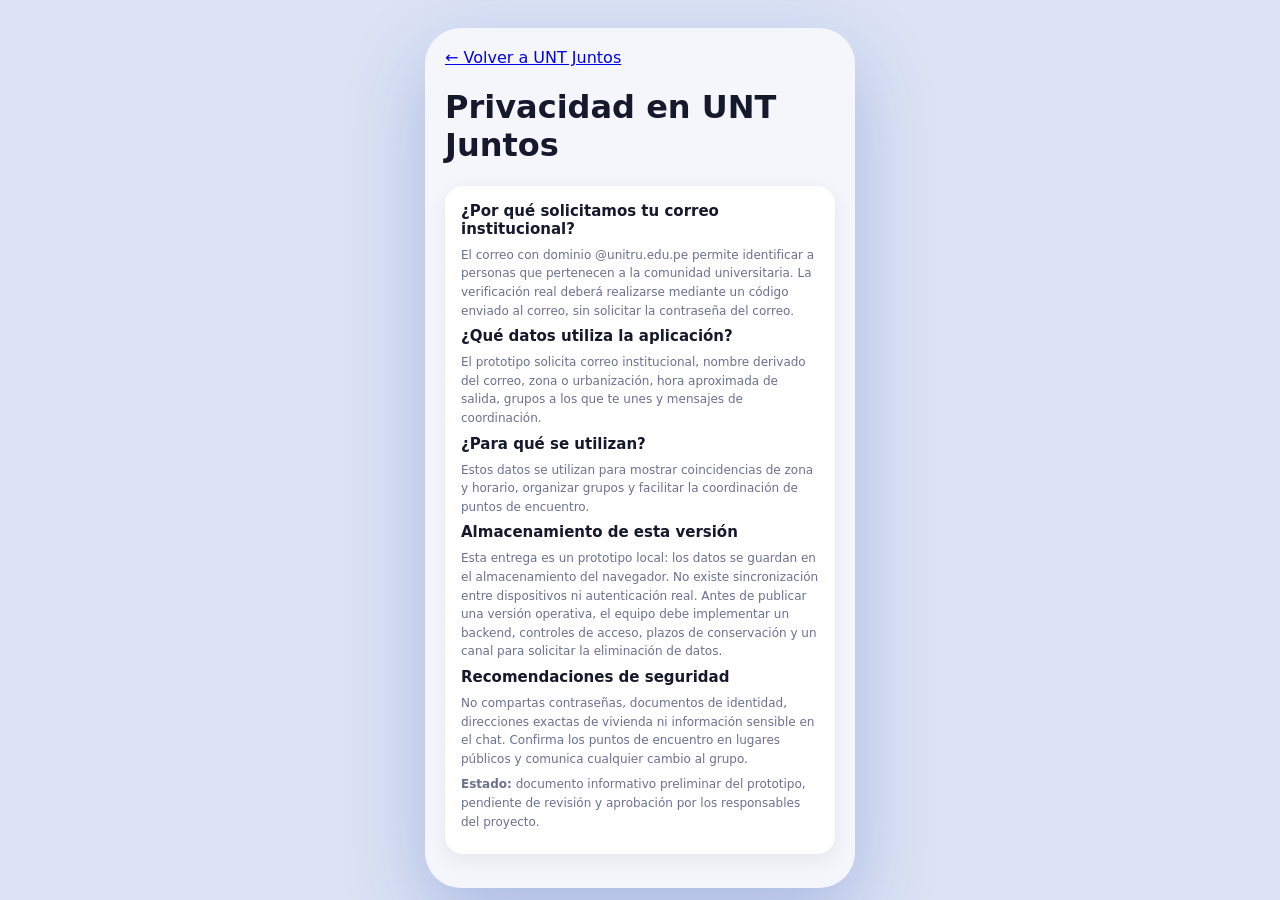
==== privacidad.html @ 0e22eb8b "Add files via upload Actualización y mejoras de la aplicación UNT Juntos" ====
<!doctype html>
<html lang="es"><head><meta charset="utf-8"><meta name="viewport" content="width=device-width,initial-scale=1"><title>Privacidad | UNT Juntos</title><link rel="stylesheet" href="styles.css"></head>
<body><main class="app screen"><a href="index.html">← Volver a UNT Juntos</a><h1>Privacidad en UNT Juntos</h1>
<section class="card intro-card"><h3>¿Por qué solicitamos tu correo institucional?</h3><p>El correo con dominio @unitru.edu.pe permite identificar a personas que pertenecen a la comunidad universitaria. La verificación real deberá realizarse mediante un código enviado al correo, sin solicitar la contraseña del correo.</p>
<h3>¿Qué datos utiliza la aplicación?</h3><p>El prototipo solicita correo institucional, nombre derivado del correo, zona o urbanización, hora aproximada de salida, grupos a los que te unes y mensajes de coordinación.</p>
<h3>¿Para qué se utilizan?</h3><p>Estos datos se utilizan para mostrar coincidencias de zona y horario, organizar grupos y facilitar la coordinación de puntos de encuentro.</p>
<h3>Almacenamiento de esta versión</h3><p>Esta entrega es un prototipo local: los datos se guardan en el almacenamiento del navegador. No existe sincronización entre dispositivos ni autenticación real. Antes de publicar una versión operativa, el equipo debe implementar un backend, controles de acceso, plazos de conservación y un canal para solicitar la eliminación de datos.</p>
<h3>Recomendaciones de seguridad</h3><p>No compartas contraseñas, documentos de identidad, direcciones exactas de vivienda ni información sensible en el chat. Confirma los puntos de encuentro en lugares públicos y comunica cualquier cambio al grupo.</p>
<p><b>Estado:</b> documento informativo preliminar del prototipo, pendiente de revisión y aprobación por los responsables del proyecto.</p></section></main></body></html>
---- styles.css ----
:root {
  --blue: #1E4FD8;
  --blue-d: #153BA6;
  --blue-l: #E8F0FF;
  --orange: #FF7A1A;
  --yellow: #FFB020;
  --green: #18A957;
  --green-l: #E3F7EC;
  --purple: #7B4DFF;
  --ink: #16182B;
  --muted: #6B7090;
  --line: #E4E6F0;
  --bg: #F5F6FB;
  --card: #FFFFFF;
  --radius: 18px;
  --shadow: 0 6px 20px rgba(22, 24, 43, .07);
  color-scheme: light;
}

* { box-sizing: border-box; }
html, body { margin: 0; height: 100%; }
body {
  font-family: "Plus Jakarta Sans", system-ui, -apple-system, "Segoe UI", sans-serif;
  color: var(--ink);
  background: #DCE3F5;
  -webkit-font-smoothing: antialiased;
}
button, input, select { font: inherit; color: inherit; }
button { cursor: pointer; }
[hidden] { display: none !important; }

/* Marco tipo celular en escritorio, pantalla completa en móvil */
.app {
  position: relative;
  max-width: 430px;
  min-height: 100dvh;
  margin: 0 auto;
  background: var(--bg);
  overflow: hidden;
}
@media (min-width: 600px) {
  body { padding: 28px 0; }
  .app { min-height: 860px; height: 860px; border-radius: 36px; box-shadow: 0 30px 80px rgba(21, 59, 166, .25); }
  .screen { height: 100%; overflow-y: auto; }
}

.screen { padding: 20px 20px 110px; animation: fade .25s ease; }
@keyframes fade { from { opacity: 0; transform: translateY(6px); } to { opacity: 1; transform: none; } }

/* ---------- Login ---------- */
#screen-login { padding: 0 0 32px; background: linear-gradient(180deg, var(--blue) 0 290px, var(--bg) 290px); }
.login-hero { text-align: center; color: #fff; padding: 46px 20px 30px; position: relative; }
.login-hero::before, .login-hero::after { content: ""; position: absolute; border-radius: 50%; z-index: 0; }
.login-hero::before { width: 160px; height: 160px; background: var(--orange); opacity: .9; top: -70px; right: -50px; }
.login-hero::after { width: 90px; height: 90px; background: var(--yellow); opacity: .9; top: 150px; left: -40px; }
.login-hero > * { position: relative; z-index: 1; }
.logo { width: 84px; height: 84px; margin: 0 auto 14px; background: rgba(255,255,255,.16); border-radius: 26px; display: grid; place-items: center; }
.logo svg { width: 60px; height: 60px; }
.login-hero h1 { margin: 0; font-size: 34px; font-weight: 800; letter-spacing: -.5px; }
.login-hero p { margin: 4px 0 0; opacity: .85; }
#login-form { margin: 0 20px; }

/* ---------- Tarjetas y formularios ---------- */
.card { background: var(--card); border-radius: var(--radius); box-shadow: var(--shadow); padding: 20px; }
.form { display: grid; gap: 14px; }
.field { display: grid; gap: 6px; }
.field > span { font-size: 13px; font-weight: 700; }
.field input, .field select {
  height: 48px; border: 1.5px solid var(--line); border-radius: 12px; padding: 0 14px; background: #fff;
  outline: none; transition: border-color .15s, box-shadow .15s; width: 100%;
}
.field select { appearance: none; background-image: url("data:image/svg+xml,%3Csvg xmlns='http://www.w3.org/2000/svg' viewBox='0 0 16 16'%3E%3Cpath d='M4 6l4 4 4-4' stroke='%2316182B' stroke-width='2' fill='none' stroke-linecap='round'/%3E%3C/svg%3E"); background-repeat: no-repeat; background-position: right 14px center; background-size: 16px; padding-right: 40px; }
.field input:focus, .field select:focus { border-color: var(--blue); box-shadow: 0 0 0 4px rgba(30, 79, 216, .12); }
.hint { margin: 6px 0 -4px; font-size: 13px; color: var(--muted); border-top: 1.5px solid var(--line); padding-top: 14px; }
.fine { margin: 0; text-align: center; font-size: 12px; color: var(--muted); }
.error { margin: 0; min-height: 0; color: #D92D20; font-size: 13px; font-weight: 600; }
.error:empty { display: none; }

.btn { height: 52px; border: 0; border-radius: 14px; font-weight: 700; font-size: 15px; width: 100%; transition: transform .1s, background .15s; }
.btn:active { transform: scale(.98); }
.btn-primary { background: var(--blue); color: #fff; box-shadow: 0 8px 18px rgba(30, 79, 216, .28); }
.btn-primary:hover { background: var(--blue-d); }
.btn-ghost { background: #fff; color: var(--ink); border: 1.5px solid var(--line); margin-top: 16px; }
.btn-link { background: none; color: var(--muted); height: 44px; margin-top: 4px; }

/* ---------- Encabezados ---------- */
.topbar { display: flex; align-items: center; justify-content: space-between; gap: 12px; margin: 6px 0 18px; }
.topbar h2 { margin: 0; font-size: 24px; font-weight: 800; letter-spacing: -.3px; }
.hello { margin: 0 0 2px; color: var(--muted); font-size: 13px; font-weight: 600; }
.topbar-back h2 { font-size: 18px; }
.spacer { width: 42px; }
.icon-btn { width: 42px; height: 42px; border-radius: 14px; border: 0; background: var(--orange); color: #fff; display: grid; place-items: center; flex: none; box-shadow: 0 6px 14px rgba(255, 122, 26, .3); }
.icon-btn.ghost { background: #fff; color: var(--ink); box-shadow: var(--shadow); }
.icon-btn svg { width: 22px; height: 22px; }

/* ---------- Filtros ---------- */
.filters { display: grid; grid-template-columns: 1fr 1fr; gap: 10px; }
.chip { position: relative; display: flex; flex-direction: column; padding: 8px 34px 8px 14px; border-radius: 14px; color: #fff; }
.chip span { font-size: 11px; font-weight: 600; opacity: .85; }
.chip select { appearance: none; border: 0; background: transparent; color: #fff; font-weight: 700; font-size: 14px; padding: 0; outline: none; width: 100%; }
.chip select option { color: var(--ink); }
.chip::after { content: ""; position: absolute; right: 14px; top: 50%; width: 8px; height: 8px; border-right: 2px solid #fff; border-bottom: 2px solid #fff; transform: translateY(-70%) rotate(45deg); pointer-events: none; }
.chip-zona { background: var(--purple); }
.chip-hora { background: var(--green); }
.count { margin: 18px 2px 10px; color: var(--muted); font-size: 13px; font-weight: 600; }

/* ---------- Tarjetas de grupo ---------- */
.list { display: grid; gap: 12px; }
.group { position: relative; background: #fff; border-radius: var(--radius); box-shadow: var(--shadow); padding: 16px 16px 14px 20px; overflow: hidden; }
.group::before { content: ""; position: absolute; left: 0; top: 0; bottom: 0; width: 6px; background: var(--accent, var(--blue)); }
.group h3 { margin: 0 0 8px; font-size: 16px; font-weight: 800; display: flex; align-items: center; gap: 8px; }
.tag { font-size: 11px; font-weight: 700; padding: 3px 8px; border-radius: 999px; background: var(--blue-l); color: var(--blue); }
.tag.night { background: #EFE9FF; color: var(--purple); }
.tag.mine { background: var(--green-l); color: var(--green); }
.meta { display: grid; gap: 4px; font-size: 13px; color: var(--muted); }
.meta b { color: var(--ink); font-weight: 600; }
.group-foot { display: flex; align-items: center; justify-content: space-between; margin-top: 12px; gap: 10px; }
.seats { display: flex; gap: 4px; }
.seat { width: 12px; height: 12px; border-radius: 50%; background: var(--accent, var(--blue)); }
.seat.free { background: transparent; border: 2px solid var(--line); }
.join { height: 38px; padding: 0 20px; border: 0; border-radius: 12px; background: var(--ink); color: #fff; font-weight: 700; font-size: 14px; }
.join:hover { background: #000; }
.group.full { opacity: .6; }
.group.full .join { background: var(--line); color: var(--muted); cursor: not-allowed; }
.empty { text-align: center; padding: 34px 20px; color: var(--muted); }
.empty b { display: block; color: var(--ink); font-size: 16px; margin-bottom: 6px; }
.empty .btn { margin-top: 16px; }

/* ---------- Mi grupo ---------- */
.success { text-align: center; margin-bottom: 18px; }
.check { width: 66px; height: 66px; border-radius: 50%; background: var(--green); margin: 0 auto 10px; display: grid; place-items: center; box-shadow: 0 10px 22px rgba(24, 169, 87, .3); animation: pop .35s ease; }
.check svg { width: 34px; height: 34px; }
@keyframes pop { from { transform: scale(.4); } to { transform: scale(1); } }
.success h3 { margin: 0; font-size: 22px; font-weight: 800; }
.success p { margin: 4px 0 0; color: var(--muted); font-size: 14px; }
.details { display: grid; gap: 12px; padding: 16px 18px; }
.kv { display: flex; justify-content: space-between; gap: 12px; font-size: 14px; }
.kv span { color: var(--muted); }
.kv b { text-align: right; }
.section-title { margin: 20px 2px 10px; font-size: 14px; font-weight: 800; }
.map { position: relative; display: block; height: 120px; border-radius: var(--radius); overflow: hidden; box-shadow: var(--shadow); text-decoration: none; }
.map svg { position: absolute; inset: 0; width: 100%; height: 100%; }
.pin { position: absolute; left: 50%; top: 42%; width: 22px; height: 22px; border-radius: 50% 50% 50% 0; background: var(--orange); transform: translate(-50%, -50%) rotate(-45deg); box-shadow: 0 4px 10px rgba(255, 122, 26, .45); }
.pin::after { content: ""; position: absolute; inset: 6px; background: #fff; border-radius: 50%; }
.map-label { position: absolute; right: 10px; bottom: 10px; background: #fff; color: var(--blue); font-size: 12px; font-weight: 700; padding: 5px 10px; border-radius: 999px; }
.members { display: flex; flex-wrap: wrap; gap: 14px; margin-bottom: 20px; }
.member { display: grid; justify-items: center; gap: 6px; font-size: 12px; color: var(--muted); width: 50px; }
.avatar { width: 46px; height: 46px; border-radius: 50%; display: grid; place-items: center; color: #fff; font-weight: 800; font-size: 16px; }
.avatar.free { background: transparent; border: 2px dashed var(--line); color: var(--line); }
.avatar.big { width: 76px; height: 76px; font-size: 28px; margin: 0 auto 10px; }

/* ---------- Perfil ---------- */
.profile { display: grid; gap: 10px; text-align: center; }
.profile-name { margin: 0; font-weight: 800; font-size: 18px; }
.profile-mail { margin: -6px 0 6px; color: var(--muted); font-size: 13px; }
.profile .kv { border-top: 1.5px solid var(--line); padding-top: 10px; }

/* ---------- Barra inferior ---------- */
.tabbar { position: fixed; left: 50%; transform: translateX(-50%); bottom: 0; width: 100%; max-width: 430px; display: grid; grid-template-columns: repeat(3, 1fr); background: #fff; border-top: 1px solid var(--line); padding: 8px 8px calc(8px + env(safe-area-inset-bottom)); z-index: 5; }
@media (min-width: 600px) { .tabbar { position: absolute; border-radius: 0 0 36px 36px; padding-bottom: 18px; } }
.tabbar button { border: 0; background: none; display: grid; justify-items: center; gap: 3px; font-size: 11px; font-weight: 600; color: var(--muted); padding: 6px 0; border-radius: 12px; }
.tabbar svg { width: 24px; height: 24px; }
.tabbar button.active { color: var(--blue); }
.tabbar button.active svg { background: var(--blue-l); border-radius: 10px; padding: 2px; box-sizing: content-box; margin: -2px; }

/* ---------- Hojas (chat / crear) ---------- */
.sheet-backdrop { position: fixed; inset: 0; background: rgba(22, 24, 43, .45); z-index: 10; animation: fade .2s ease; }
.sheet { position: fixed; left: 50%; bottom: 0; transform: translateX(-50%); width: 100%; max-width: 430px; max-height: 86dvh; background: #fff; border-radius: 26px 26px 0 0; z-index: 11; display: flex; flex-direction: column; padding: 8px 18px calc(16px + env(safe-area-inset-bottom)); animation: up .25s ease; }
@media (min-width: 600px) { .sheet-backdrop, .sheet { position: absolute; } .sheet { max-height: 80%; border-radius: 26px 26px 36px 36px; } .sheet-backdrop { border-radius: 36px; } }
@keyframes up { from { transform: translate(-50%, 30px); opacity: 0; } to { transform: translate(-50%, 0); opacity: 1; } }
.sheet-head { display: flex; align-items: center; justify-content: space-between; padding: 8px 0 12px; }
.sheet-head h3 { margin: 0; font-size: 18px; font-weight: 800; }
.messages { flex: 1; overflow-y: auto; display: flex; flex-direction: column; gap: 8px; padding: 6px 2px 12px; min-height: 220px; }
.msg { max-width: 80%; padding: 9px 13px; border-radius: 16px; font-size: 14px; background: var(--bg); align-self: flex-start; }
.msg small { display: block; font-size: 11px; font-weight: 700; color: var(--purple); margin-bottom: 2px; }
.msg.me { align-self: flex-end; background: var(--blue); color: #fff; border-bottom-right-radius: 4px; }
.msg.me small { display: none; }
.quick { display: flex; gap: 8px; overflow-x: auto; padding-bottom: 10px; scrollbar-width: none; }
.quick button { flex: none; border: 1.5px solid var(--line); background: #fff; border-radius: 999px; padding: 8px 12px; font-size: 13px; font-weight: 600; }
.quick button:hover { border-color: var(--blue); color: var(--blue); }
.composer { display: flex; gap: 8px; }
.composer input { flex: 1; height: 46px; border: 1.5px solid var(--line); border-radius: 14px; padding: 0 14px; outline: none; }
.composer input:focus { border-color: var(--blue); }
.send { width: 46px; height: 46px; border: 0; border-radius: 14px; background: var(--orange); color: #fff; display: grid; place-items: center; }
.send svg { width: 20px; height: 20px; }
#crear-form { padding-bottom: 6px; }

/* ---------- Toast ---------- */
.toast { position: fixed; left: 50%; bottom: 96px; transform: translate(-50%, 20px); background: var(--ink); color: #fff; padding: 11px 18px; border-radius: 14px; font-size: 14px; font-weight: 600; opacity: 0; pointer-events: none; transition: .25s; z-index: 20; white-space: nowrap; }
.toast.show { opacity: 1; transform: translate(-50%, 0); }
@media (min-width: 600px) { .toast { position: absolute; } }

/* ---------- Mejoras de registro, privacidad y edición ---------- */
.field small { color: var(--muted); font-size: 12px; line-height: 1.45; }
.privacy-note { margin: 0; padding: 12px 14px; border-radius: 12px; background: #EEF4FF; color: #34446B; font-size: 12px; line-height: 1.55; }
.intro-card { margin-top: 12px; padding: 16px; }
.intro-card h3 { margin: 0 0 8px; font-size: 15px; }
.intro-card p { margin: 7px 0; color: var(--muted); font-size: 12px; line-height: 1.55; }
.intro-card a { color: var(--blue); font-size: 12px; font-weight: 700; }
#hora-custom, #c-hora-custom, #edit-hora-custom, #edit-g-hora-custom { height: 46px; border: 1.5px solid var(--line); border-radius: 12px; padding: 0 12px; background: #fff; width: 100%; }
.group .tag { white-space: nowrap; }
.group h3 { flex-wrap: wrap; }
.help-content { overflow-y: auto; padding: 0 2px 12px; color: var(--muted); font-size: 13px; line-height: 1.6; }
.help-content p { margin: 8px 0 14px; }
.help-content b { color: var(--ink); }
#crear-form, #perfil-edit-form, #grupo-edit-form { overflow-y: auto; }
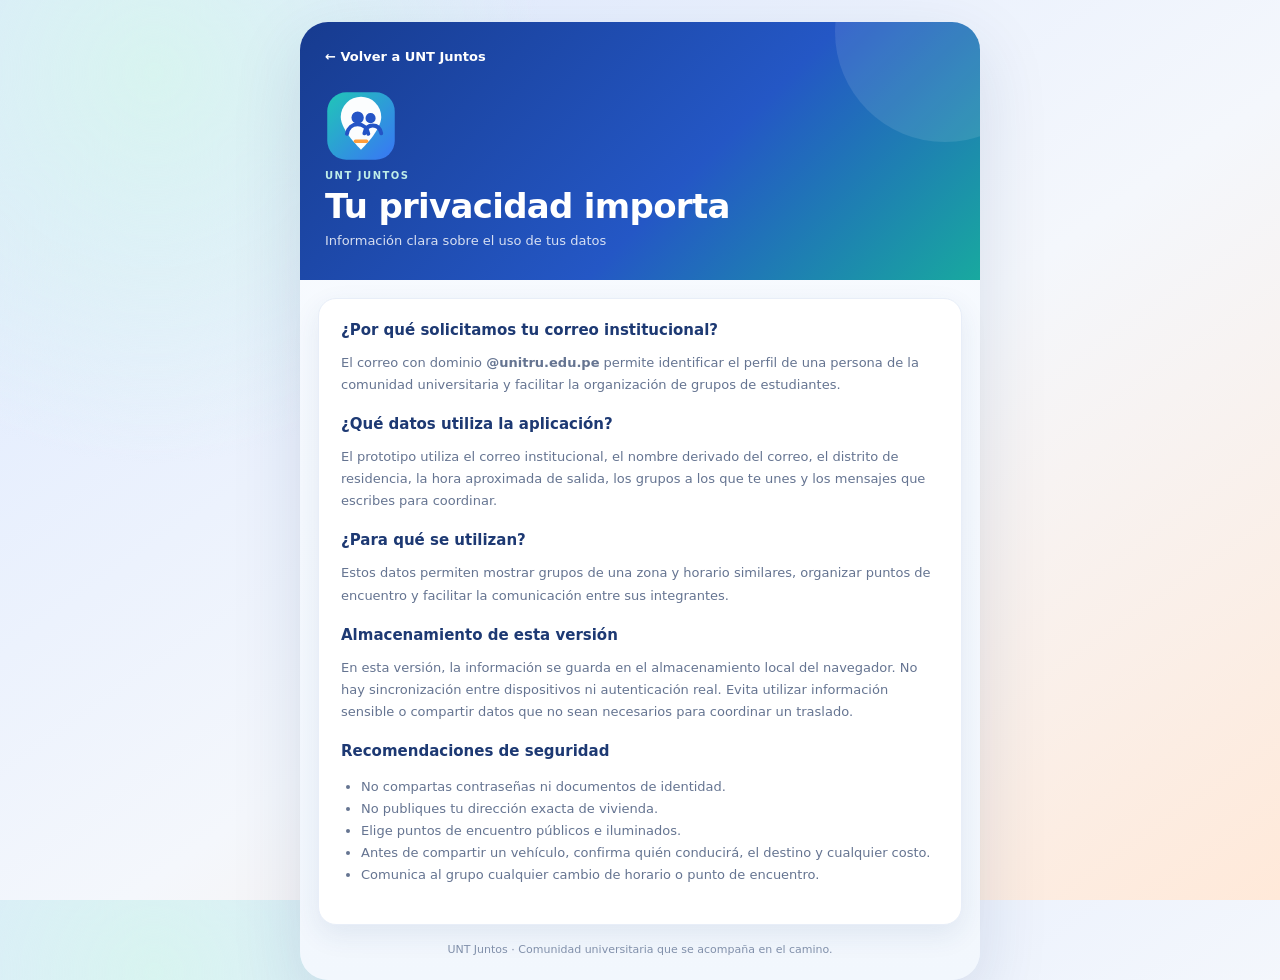
==== commit 421c203a: "V3" ====
--- a/privacidad.html
+++ b/privacidad.html
@@ -1,9 +1,22 @@
 <!doctype html>
-<html lang="es"><head><meta charset="utf-8"><meta name="viewport" content="width=device-width,initial-scale=1"><title>Privacidad | UNT Juntos</title><link rel="stylesheet" href="styles.css"></head>
-<body><main class="app screen"><a href="index.html">← Volver a UNT Juntos</a><h1>Privacidad en UNT Juntos</h1>
-<section class="card intro-card"><h3>¿Por qué solicitamos tu correo institucional?</h3><p>El correo con dominio @unitru.edu.pe permite identificar a personas que pertenecen a la comunidad universitaria. La verificación real deberá realizarse mediante un código enviado al correo, sin solicitar la contraseña del correo.</p>
-<h3>¿Qué datos utiliza la aplicación?</h3><p>El prototipo solicita correo institucional, nombre derivado del correo, zona o urbanización, hora aproximada de salida, grupos a los que te unes y mensajes de coordinación.</p>
-<h3>¿Para qué se utilizan?</h3><p>Estos datos se utilizan para mostrar coincidencias de zona y horario, organizar grupos y facilitar la coordinación de puntos de encuentro.</p>
-<h3>Almacenamiento de esta versión</h3><p>Esta entrega es un prototipo local: los datos se guardan en el almacenamiento del navegador. No existe sincronización entre dispositivos ni autenticación real. Antes de publicar una versión operativa, el equipo debe implementar un backend, controles de acceso, plazos de conservación y un canal para solicitar la eliminación de datos.</p>
-<h3>Recomendaciones de seguridad</h3><p>No compartas contraseñas, documentos de identidad, direcciones exactas de vivienda ni información sensible en el chat. Confirma los puntos de encuentro en lugares públicos y comunica cualquier cambio al grupo.</p>
-<p><b>Estado:</b> documento informativo preliminar del prototipo, pendiente de revisión y aprobación por los responsables del proyecto.</p></section></main></body></html>
+<html lang="es">
+<head>
+  <meta charset="utf-8"><meta name="viewport" content="width=device-width,initial-scale=1">
+  <meta name="theme-color" content="#173B8F">
+  <title>Privacidad | UNT Juntos</title>
+  <link rel="stylesheet" href="styles.css">
+</head>
+<body class="privacy-page">
+  <main class="app privacy-app">
+    <header class="privacy-hero"><a class="back-link" href="index.html">← Volver a UNT Juntos</a><img src="logo.svg" alt="Logo de UNT Juntos"><p>UNT JUNTOS</p><h1>Tu privacidad importa</h1><span>Información clara sobre el uso de tus datos</span></header>
+    <section class="card privacy-content">
+      <h2>¿Por qué solicitamos tu correo institucional?</h2><p>El correo con dominio <b>@unitru.edu.pe</b> permite identificar el perfil de una persona de la comunidad universitaria y facilitar la organización de grupos de estudiantes.</p>
+      <h2>¿Qué datos utiliza la aplicación?</h2><p>El prototipo utiliza el correo institucional, el nombre derivado del correo, el distrito de residencia, la hora aproximada de salida, los grupos a los que te unes y los mensajes que escribes para coordinar.</p>
+      <h2>¿Para qué se utilizan?</h2><p>Estos datos permiten mostrar grupos de una zona y horario similares, organizar puntos de encuentro y facilitar la comunicación entre sus integrantes.</p>
+      <h2>Almacenamiento de esta versión</h2><p>En esta versión, la información se guarda en el almacenamiento local del navegador. No hay sincronización entre dispositivos ni autenticación real. Evita utilizar información sensible o compartir datos que no sean necesarios para coordinar un traslado.</p>
+      <h2>Recomendaciones de seguridad</h2><ul><li>No compartas contraseñas ni documentos de identidad.</li><li>No publiques tu dirección exacta de vivienda.</li><li>Elige puntos de encuentro públicos e iluminados.</li><li>Antes de compartir un vehículo, confirma quién conducirá, el destino y cualquier costo.</li><li>Comunica al grupo cualquier cambio de horario o punto de encuentro.</li></ul>
+    </section>
+    <footer class="privacy-footer">UNT Juntos · Comunidad universitaria que se acompaña en el camino.</footer>
+  </main>
+</body>
+</html>
--- a/styles.css
+++ b/styles.css
@@ -204,3 +204,72 @@
 .help-content p { margin: 8px 0 14px; }
 .help-content b { color: var(--ink); }
 #crear-form, #perfil-edit-form, #grupo-edit-form { overflow-y: auto; }
+
+/* ---------- Identidad visual renovada UNT Juntos ---------- */
+:root {
+  --blue: #2457C5;
+  --blue-d: #173B8F;
+  --blue-l: #EAF1FF;
+  --orange: #FF914D;
+  --yellow: #FFD166;
+  --green: #13A89E;
+  --green-l: #E2F8F4;
+  --purple: #7657D8;
+  --ink: #17233F;
+  --muted: #687795;
+  --line: #E2EAF5;
+  --bg: #F3F7FD;
+  --card: #FFFFFF;
+  --shadow: 0 10px 28px rgba(29, 61, 117, .09);
+}
+body { background: radial-gradient(circle at 12% 8%, #D8F4F0 0, transparent 28%), linear-gradient(145deg, #DCE8FF, #F4F7FC 55%, #FFE9D9); }
+.app { background: linear-gradient(180deg, #F8FBFF, #F2F7FD); }
+#screen-login { background: linear-gradient(155deg, #173B8F 0%, #2457C5 48%, #20AFA8 100%); }
+.login-hero { padding-top: 38px; padding-bottom: 30px; }
+.login-hero::before { width: 190px; height: 190px; background: #FFB66D; opacity: .28; top: -90px; right: -70px; }
+.login-hero::after { width: 120px; height: 120px; background: #8DE3D7; opacity: .22; top: 135px; left: -55px; }
+.logo { width: 96px; height: 96px; border-radius: 30px; background: rgba(255,255,255,.17); border: 1px solid rgba(255,255,255,.32); box-shadow: 0 12px 30px rgba(9,31,83,.2); backdrop-filter: blur(8px); }
+.logo img { width: 82px; height: 82px; filter: drop-shadow(0 5px 8px rgba(12,35,82,.16)); }
+.login-hero h1 { letter-spacing: -.9px; text-shadow: 0 3px 12px rgba(10,32,82,.18); }
+#login-form { border: 1px solid rgba(255,255,255,.72); box-shadow: 0 16px 42px rgba(22,49,104,.13); }
+.intro-card { border: 1px solid #E8EEF8; box-shadow: 0 8px 24px rgba(29,61,117,.07); }
+.intro-card h3 { color: #1D3973; font-size: 16px; }
+.how-card { padding: 19px; }
+.section-kicker { color: #168E8A; font-size: 10px; font-weight: 800; letter-spacing: 1.35px; margin-bottom: 6px; }
+.intro-card .lead-copy { color: #465979; font-size: 13px; line-height: 1.65; }
+.travel-options { display: grid; gap: 9px; margin: 14px 0; }
+.travel-option { display: flex; align-items: flex-start; gap: 11px; padding: 11px; border: 1px solid #E8EEF8; border-radius: 14px; background: linear-gradient(120deg, #FBFDFF, #F5F9FF); }
+.travel-icon { display: grid; place-items: center; width: 38px; height: 38px; flex: none; border-radius: 12px; font-size: 19px; background: #E7F1FF; }
+.travel-icon.bus { background: #E2F8F4; }.travel-icon.car { background: #FFF0E5; }.travel-icon.group-icon { background: #F0EBFF; }
+.travel-option b { display: block; color: #213D77; font-size: 12px; margin: 1px 0 3px; }
+.intro-card .travel-option p { margin: 0; color: #697895; font-size: 11px; line-height: 1.5; }
+.coordination { border-radius: 14px; padding: 13px 14px; background: #EEF5FF; color: #425779; font-size: 12px; line-height: 1.55; }
+.coordination b { color: #1D3973; }
+.coordination ol { margin: 7px 0 0; padding-left: 19px; }
+.coordination li { padding: 2px 0; }
+.intro-card .disclaimer, .disclaimer { margin: 12px 0 0; padding: 11px 12px; border-radius: 12px; background: #FFF5E9; color: #76512C; font-size: 11px; line-height: 1.55; }
+.btn-primary { background: linear-gradient(105deg, #2457C5, #2879C9); }
+.icon-btn { background: linear-gradient(135deg, #FF9B59, #F47B48); }
+.chip-zona { background: linear-gradient(120deg, #7657D8, #9272EA); }
+.chip-hora { background: linear-gradient(120deg, #159F99, #21B8A7); }
+.group { border: 1px solid #EAF0F8; }
+.tabbar button.active { color: #2457C5; }
+.tabbar button.active svg { background: #EAF1FF; }
+
+/* Página de privacidad */
+.privacy-page { min-height: 100vh; padding: 22px 14px; }
+.privacy-app { min-height: 100vh; max-width: 680px; margin: 0 auto; overflow: visible; border-radius: 28px; box-shadow: 0 24px 70px rgba(25,57,112,.13); }
+.privacy-hero { position: relative; padding: 24px 25px 32px; color: #fff; border-radius: 28px 28px 0 0; background: linear-gradient(135deg, #173B8F, #2457C5 58%, #18A99F); overflow: hidden; }
+.privacy-hero::after { content: ""; position: absolute; width: 220px; height: 220px; border-radius: 50%; right: -75px; top: -100px; background: rgba(255,255,255,.1); }
+.privacy-hero .back-link { position: relative; z-index: 1; color: #fff; text-decoration: none; font-size: 13px; font-weight: 700; }
+.privacy-hero img { display: block; position: relative; z-index: 1; width: 72px; height: 72px; margin: 25px 0 8px; }
+.privacy-hero p { position: relative; z-index: 1; margin: 0 0 5px; color: #BFEDE8; font-size: 10px; font-weight: 800; letter-spacing: 1.5px; }
+.privacy-hero h1 { position: relative; z-index: 1; margin: 0; font-size: clamp(26px, 5vw, 34px); letter-spacing: -.7px; }
+.privacy-hero span { position: relative; z-index: 1; display: block; margin-top: 7px; color: rgba(255,255,255,.82); font-size: 13px; }
+.privacy-content { margin: 18px; padding: 22px; border: 1px solid #E8EEF8; }
+.privacy-content h2 { margin: 19px 0 7px; color: #1D3973; font-size: 15px; }
+.privacy-content h2:first-child { margin-top: 0; }
+.privacy-content p, .privacy-content li { color: #657491; font-size: 13px; line-height: 1.7; }
+.privacy-content ul { padding-left: 20px; }
+.privacy-footer { padding: 0 20px 24px; text-align: center; color: #8190AA; font-size: 11px; }
+@media (min-width: 600px) { .privacy-app { height: auto; } }
